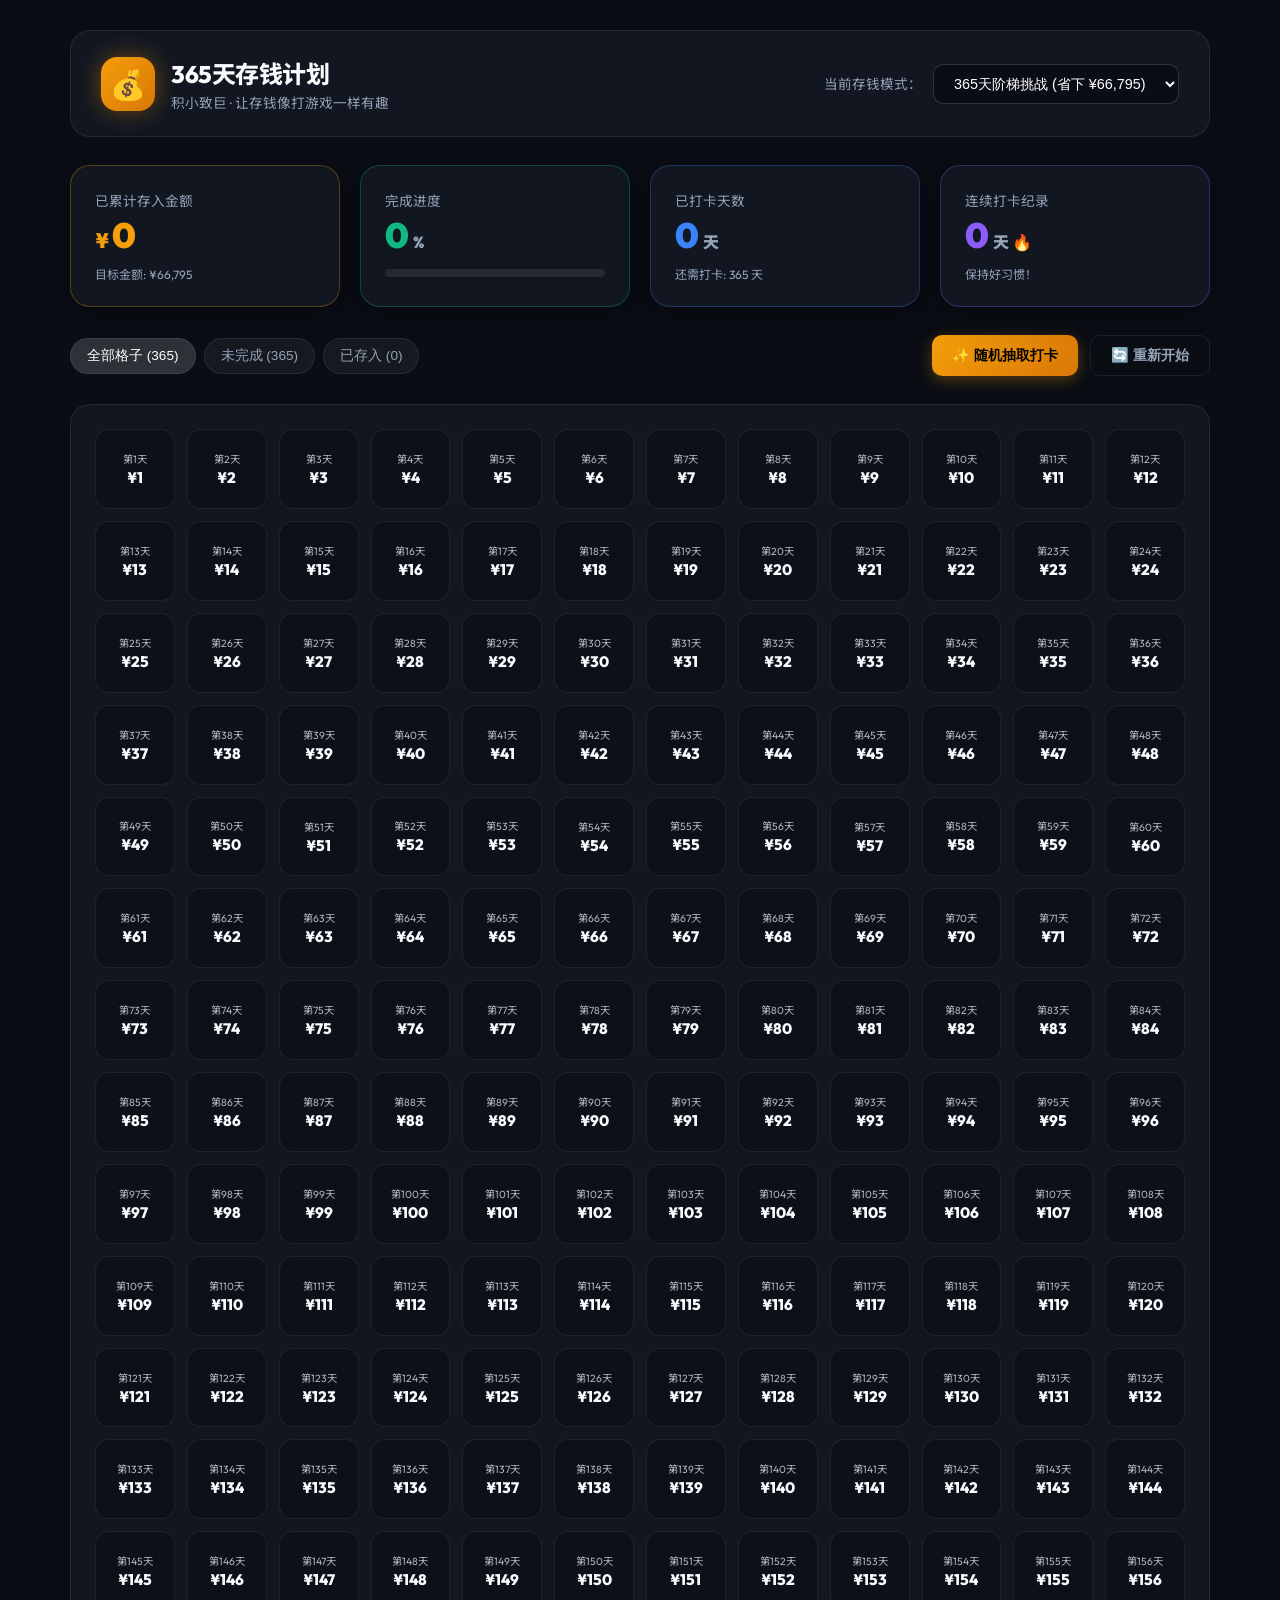
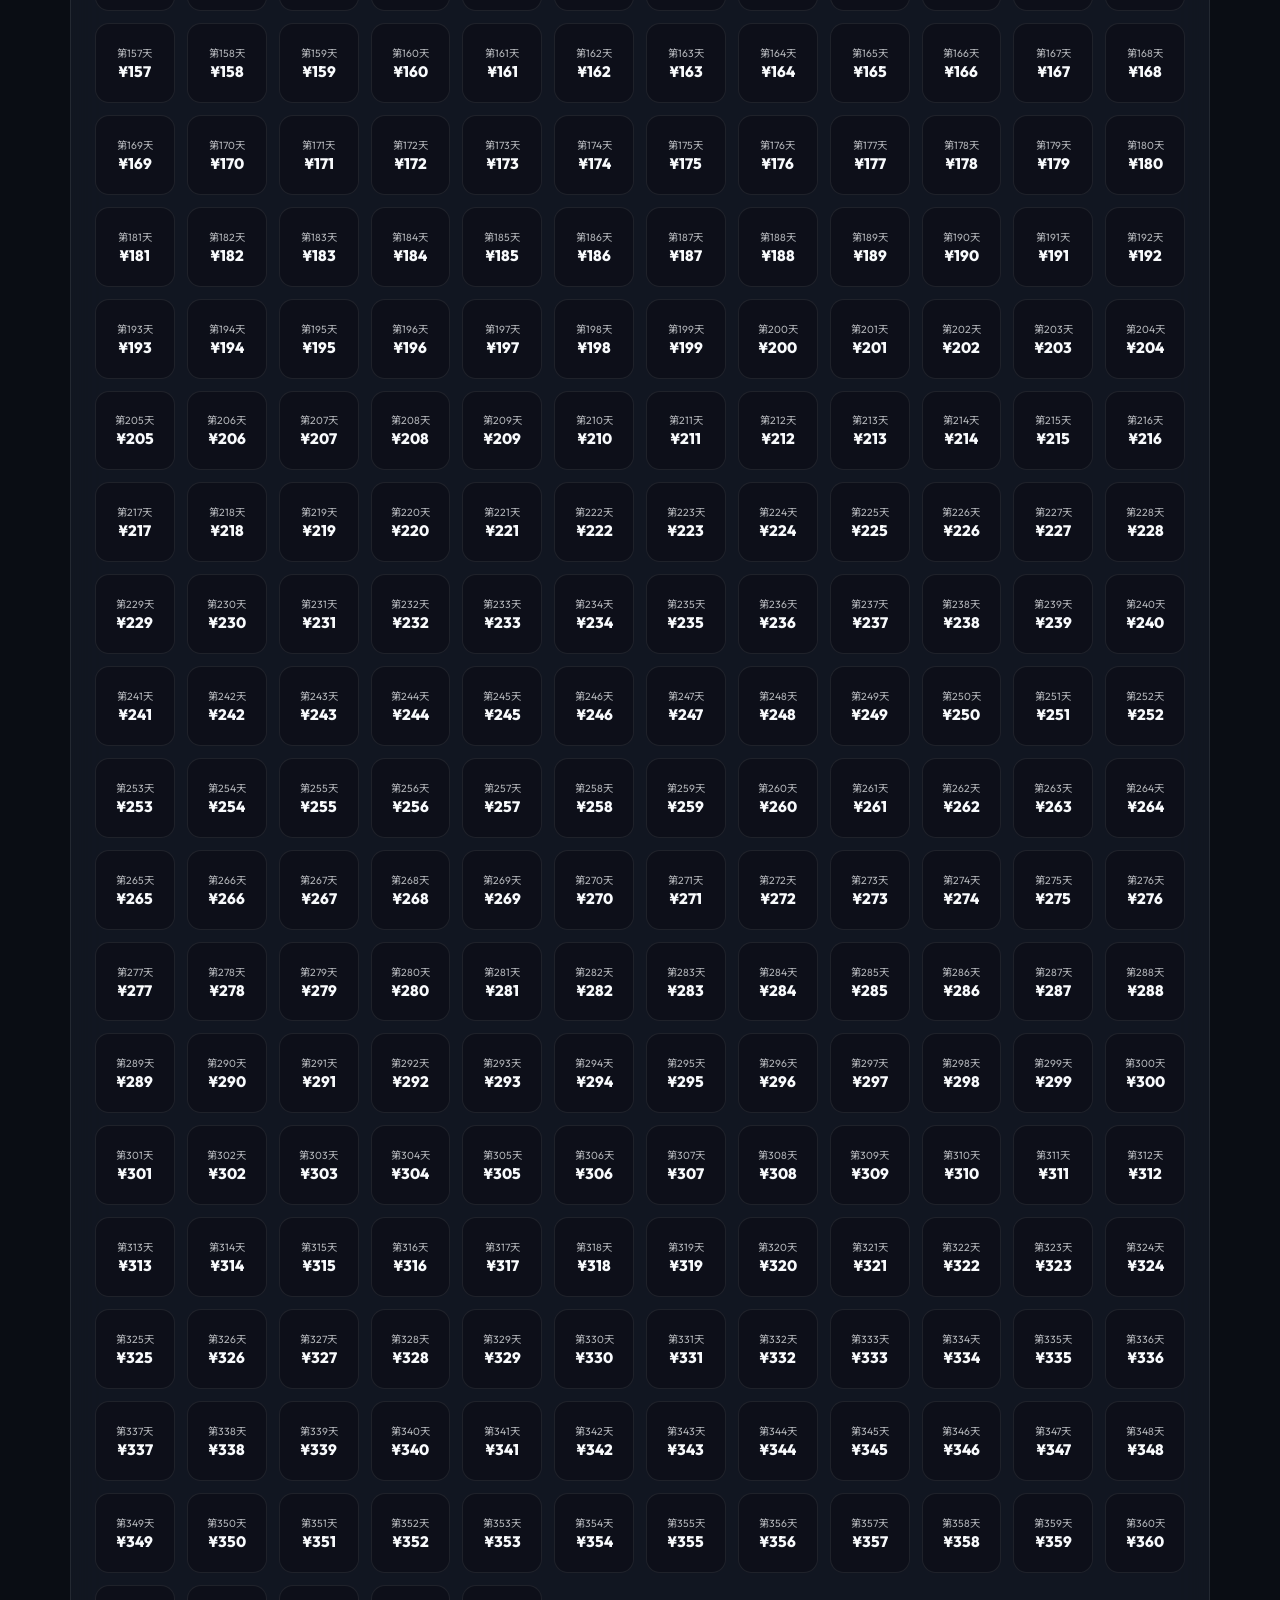
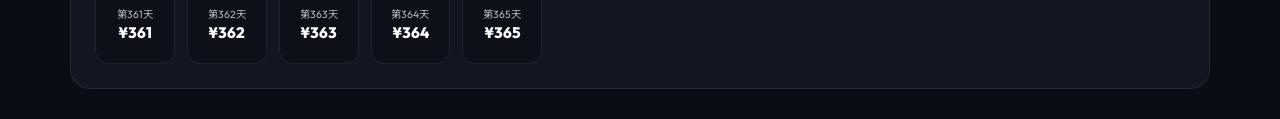
==== savings-tracker/index.html @ eb1ab10f "Feat: Add 365-Day Savings Challenge Web App and update Hub navigation" ====
<!DOCTYPE html>
<html lang="zh-CN">
<head>
    <meta charset="UTF-8">
    <meta name="viewport" content="width=device-width, initial-scale=1.0">
    <title>365天存钱计划挑战 | 智能资产打卡系统</title>
    <meta name="description" content="极简高颜值 365 天存钱计划打卡系统。支持阶梯存钱、100天百元挑战与自定义目标，帮助您轻松培养存钱习惯，积少成多实现财富目标！">
    <link rel="preconnect" href="https://fonts.googleapis.com">
    <link rel="preconnect" href="https://fonts.gstatic.com" crossorigin>
    <link href="https://fonts.googleapis.com/css2?family=Outfit:wght@400;600;700;900&family=Noto+Sans+SC:wght@400;500;700;900&display=swap" rel="stylesheet">
    <link rel="stylesheet" href="index.css">
</head>
<body>
    <div class="app-container">
        <!-- Header & Goal Selector -->
        <header class="app-header">
            <div class="header-brand">
                <div class="coin-logo">💰</div>
                <div>
                    <h1>365天存钱计划</h1>
                    <p class="subtitle">积小致巨 · 让存钱像打游戏一样有趣</p>
                </div>
            </div>
            <div class="goal-picker-group">
                <label for="planSelect">当前存钱模式：</label>
                <select id="planSelect">
                    <option value="365-step">365天阶梯挑战 (省下 ¥66,795)</option>
                    <option value="100-hundred">100天每日百元 (目标 ¥10,000)</option>
                    <option value="52-week">52周递增计划 (目标 ¥13,780)</option>
                    <option value="custom">自定义小目标 (如买手机/旅游)</option>
                </select>
            </div>
        </header>

        <!-- Analytics Dashboard -->
        <section class="dashboard-section">
            <div class="metrics-grid">
                <div class="metric-card gold">
                    <span class="m-label">已累计存入金额</span>
                    <div class="m-value"><span class="symbol">¥</span><span id="savedAmount">0</span></div>
                    <span class="m-sub" id="targetTotalSub">目标金额: ¥66,795</span>
                </div>
                <div class="metric-card green">
                    <span class="m-label">完成进度</span>
                    <div class="m-value"><span id="progressPercent">0</span><span class="unit">%</span></div>
                    <div class="progress-bar-bg">
                        <div class="progress-bar-fill" id="progressBarFill"></div>
                    </div>
                </div>
                <div class="metric-card blue">
                    <span class="m-label">已打卡天数</span>
                    <div class="m-value"><span id="checkedCount">0</span><span class="unit">天</span></div>
                    <span class="m-sub" id="daysLeftSub">还需打卡: 365 天</span>
                </div>
                <div class="metric-card purple">
                    <span class="m-label">连续打卡纪录</span>
                    <div class="m-value"><span id="streakDays">0</span><span class="unit">天 🔥</span></div>
                    <span class="m-sub">保持好习惯！</span>
                </div>
            </div>
        </section>

        <!-- Quick Action & Filter Controls -->
        <section class="controls-section">
            <div class="action-bar">
                <div class="filter-chips">
                    <button class="chip active" data-filter="all">全部格子 (<span id="countAll">365</span>)</button>
                    <button class="chip" data-filter="pending">未完成 (<span id="countPending">365</span>)</button>
                    <button class="chip" data-filter="done">已存入 (<span id="countDone">0</span>)</button>
                </div>
                <div class="btn-group">
                    <button class="btn btn-primary" id="btnRandomDeposit">✨ 随机抽取打卡</button>
                    <button class="btn btn-outline" id="btnResetData">🔄 重新开始</button>
                </div>
            </div>
        </section>

        <!-- Interactive Deposit Grid Board -->
        <main class="grid-section">
            <div class="grid-board" id="gridBoard">
                <!-- Dynamic Grid Cells injected by JavaScript -->
            </div>
        </main>
    </div>

    <!-- Celebration Modal -->
    <div class="modal-overlay" id="celebrateModal">
        <div class="modal-card">
            <div class="modal-icon">🎉</div>
            <h3>恭喜存入 <span id="modalDepositVal">10</span> 元！</h3>
            <p>距离实现资产大目标又近了一步，继续保持！金币 +1 💰</p>
            <button class="btn btn-primary full-width" id="closeModal">太棒了，继续加油！</button>
        </div>
    </div>

    <script src="main.js"></script>
</body>
</html>
---- savings-tracker/index.css ----
/* ==========================================================================
   365-Day Money Savings Challenge - Premium Glassmorphic CSS
   ========================================================================== */

:root {
    --bg-dark: #0a0d14;
    --card-bg: rgba(20, 26, 38, 0.75);
    --border-color: rgba(255, 255, 255, 0.08);
    --accent-gold: #f59e0b;
    --accent-gold-gradient: linear-gradient(135deg, #f59e0b, #d97706);
    --accent-green: #10b981;
    --accent-green-gradient: linear-gradient(135deg, #10b981, #059669);
    --accent-blue: #3b82f6;
    --accent-purple: #8b5cf6;
    --text-primary: #f8fafc;
    --text-muted: #94a3b8;
    --radius-lg: 20px;
    --radius-md: 14px;
    --font-main: 'Outfit', 'Noto Sans SC', sans-serif;
}

* { box-sizing: border-box; margin: 0; padding: 0; }

body {
    background-color: var(--bg-dark);
    color: var(--text-primary);
    font-family: var(--font-main);
    min-height: 100vh;
    padding: 30px 20px;
}

.app-container {
    max-width: 1140px;
    margin: 0 auto;
    display: flex;
    flex-direction: column;
    gap: 28px;
}

/* Header */
.app-header {
    background: var(--card-bg);
    border: 1px solid var(--border-color);
    border-radius: var(--radius-lg);
    padding: 24px 30px;
    display: flex;
    justify-content: space-between;
    align-items: center;
    backdrop-filter: blur(16px);
    flex-wrap: wrap;
    gap: 20px;
}

.header-brand {
    display: flex;
    align-items: center;
    gap: 16px;
}

.coin-logo {
    width: 54px;
    height: 54px;
    background: var(--accent-gold-gradient);
    border-radius: 16px;
    display: flex;
    align-items: center;
    justify-content: center;
    font-size: 1.8rem;
    box-shadow: 0 0 25px rgba(245, 158, 11, 0.4);
}

.header-brand h1 {
    font-size: 1.5rem;
    font-weight: 800;
    letter-spacing: -0.5px;
}

.subtitle {
    color: var(--text-muted);
    font-size: 0.85rem;
    margin-top: 2px;
}

.goal-picker-group label {
    font-size: 0.85rem;
    color: var(--text-muted);
    margin-right: 8px;
}

.goal-picker-group select {
    background: rgba(10, 13, 20, 0.8);
    border: 1px solid rgba(255, 255, 255, 0.15);
    color: #fff;
    padding: 10px 16px;
    border-radius: 10px;
    font-size: 0.9rem;
    outline: none;
    cursor: pointer;
}

/* Dashboard Section */
.metrics-grid {
    display: grid;
    grid-template-columns: repeat(auto-fit, minmax(240px, 1fr));
    gap: 20px;
}

.metric-card {
    background: var(--card-bg);
    border: 1px solid var(--border-color);
    border-radius: var(--radius-lg);
    padding: 24px;
    display: flex;
    flex-direction: column;
    gap: 8px;
    position: relative;
    backdrop-filter: blur(16px);
    box-shadow: 0 10px 30px rgba(0, 0, 0, 0.3);
}

.metric-card.gold { border-color: rgba(245, 158, 11, 0.3); }
.metric-card.green { border-color: rgba(16, 185, 129, 0.3); }
.metric-card.blue { border-color: rgba(59, 130, 246, 0.3); }
.metric-card.purple { border-color: rgba(139, 92, 246, 0.3); }

.m-label { font-size: 0.85rem; color: var(--text-muted); }
.m-value { font-size: 2.2rem; font-weight: 900; line-height: 1; }
.m-value .symbol { font-size: 1.3rem; margin-right: 2px; }
.m-value .unit { font-size: 1rem; color: var(--text-muted); margin-left: 4px; }

.metric-card.gold .m-value { color: var(--accent-gold); }
.metric-card.green .m-value { color: var(--accent-green); }
.metric-card.blue .m-value { color: var(--accent-blue); }
.metric-card.purple .m-value { color: var(--accent-purple); }

.m-sub { font-size: 0.75rem; color: var(--text-muted); margin-top: 4px; }

.progress-bar-bg {
    width: 100%;
    height: 8px;
    background: rgba(255, 255, 255, 0.08);
    border-radius: 4px;
    overflow: hidden;
    margin-top: 8px;
}

.progress-bar-fill {
    height: 100%;
    width: 0%;
    background: var(--accent-green-gradient);
    border-radius: 4px;
    transition: width 0.4s ease;
}

/* Controls Section */
.action-bar {
    display: flex;
    justify-content: space-between;
    align-items: center;
    flex-wrap: wrap;
    gap: 16px;
}

.filter-chips {
    display: flex;
    gap: 8px;
}

.chip {
    background: rgba(255, 255, 255, 0.05);
    border: 1px solid var(--border-color);
    color: var(--text-muted);
    padding: 8px 16px;
    border-radius: 20px;
    font-size: 0.85rem;
    cursor: pointer;
    transition: all 0.2s;
}

.chip.active, .chip:hover {
    background: rgba(255, 255, 255, 0.15);
    color: #fff;
}

.btn-group { display: flex; gap: 12px; }

.btn {
    padding: 10px 20px;
    border-radius: 10px;
    font-size: 0.9rem;
    font-weight: 700;
    border: none;
    cursor: pointer;
    transition: all 0.25s;
}

.btn-primary {
    background: var(--accent-gold-gradient);
    color: #000;
    box-shadow: 0 4px 15px rgba(245, 158, 11, 0.3);
}

.btn-primary:hover {
    transform: translateY(-2px);
    box-shadow: 0 6px 20px rgba(245, 158, 11, 0.5);
}

.btn-outline {
    background: transparent;
    border: 1px solid var(--border-color);
    color: var(--text-muted);
}

.btn-outline:hover { color: #fff; border-color: rgba(255,255,255,0.3); }

/* Grid Board */
.grid-section {
    background: var(--card-bg);
    border: 1px solid var(--border-color);
    border-radius: var(--radius-lg);
    padding: 24px;
    backdrop-filter: blur(16px);
}

.grid-board {
    display: grid;
    grid-template-columns: repeat(auto-fill, minmax(75px, 1fr));
    gap: 12px;
}

.grid-cell {
    aspect-ratio: 1;
    background: rgba(10, 13, 20, 0.6);
    border: 1px solid rgba(255, 255, 255, 0.08);
    border-radius: var(--radius-md);
    display: flex;
    flex-direction: column;
    align-items: center;
    justify-content: center;
    cursor: pointer;
    transition: all 0.25s cubic-bezier(0.4, 0, 0.2, 1);
    position: relative;
    user-select: none;
}

.grid-cell:hover {
    transform: translateY(-4px) scale(1.04);
    border-color: var(--accent-gold);
    box-shadow: 0 6px 15px rgba(245, 158, 11, 0.2);
}

.grid-cell.done {
    background: var(--accent-gold-gradient);
    border-color: transparent;
    color: #000;
    box-shadow: 0 4px 15px rgba(245, 158, 11, 0.4);
}

.grid-cell .cell-day {
    font-size: 0.65rem;
    opacity: 0.7;
}

.grid-cell .cell-val {
    font-size: 0.95rem;
    font-weight: 800;
    margin-top: 2px;
}

.grid-cell.done .cell-icon {
    font-size: 0.75rem;
    font-weight: 900;
}

/* Modal */
.modal-overlay {
    position: fixed;
    top: 0; left: 0; width: 100vw; height: 100vh;
    background: rgba(0, 0, 0, 0.85);
    display: flex; justify-content: center; align-items: center;
    z-index: 1000;
    opacity: 0; pointer-events: none;
    transition: opacity 0.3s;
}

.modal-overlay.active { opacity: 1; pointer-events: auto; }

.modal-card {
    background: #10141e;
    border: 1px solid var(--accent-gold);
    border-radius: var(--radius-lg);
    padding: 32px;
    text-align: center;
    max-width: 380px;
    box-shadow: 0 0 35px rgba(245, 158, 11, 0.3);
}

.modal-icon { font-size: 3rem; margin-bottom: 8px; }
.modal-card h3 { font-size: 1.3rem; margin-bottom: 8px; }
.modal-card p { color: var(--text-muted); font-size: 0.9rem; margin-bottom: 24px; }
.full-width { width: 100%; }
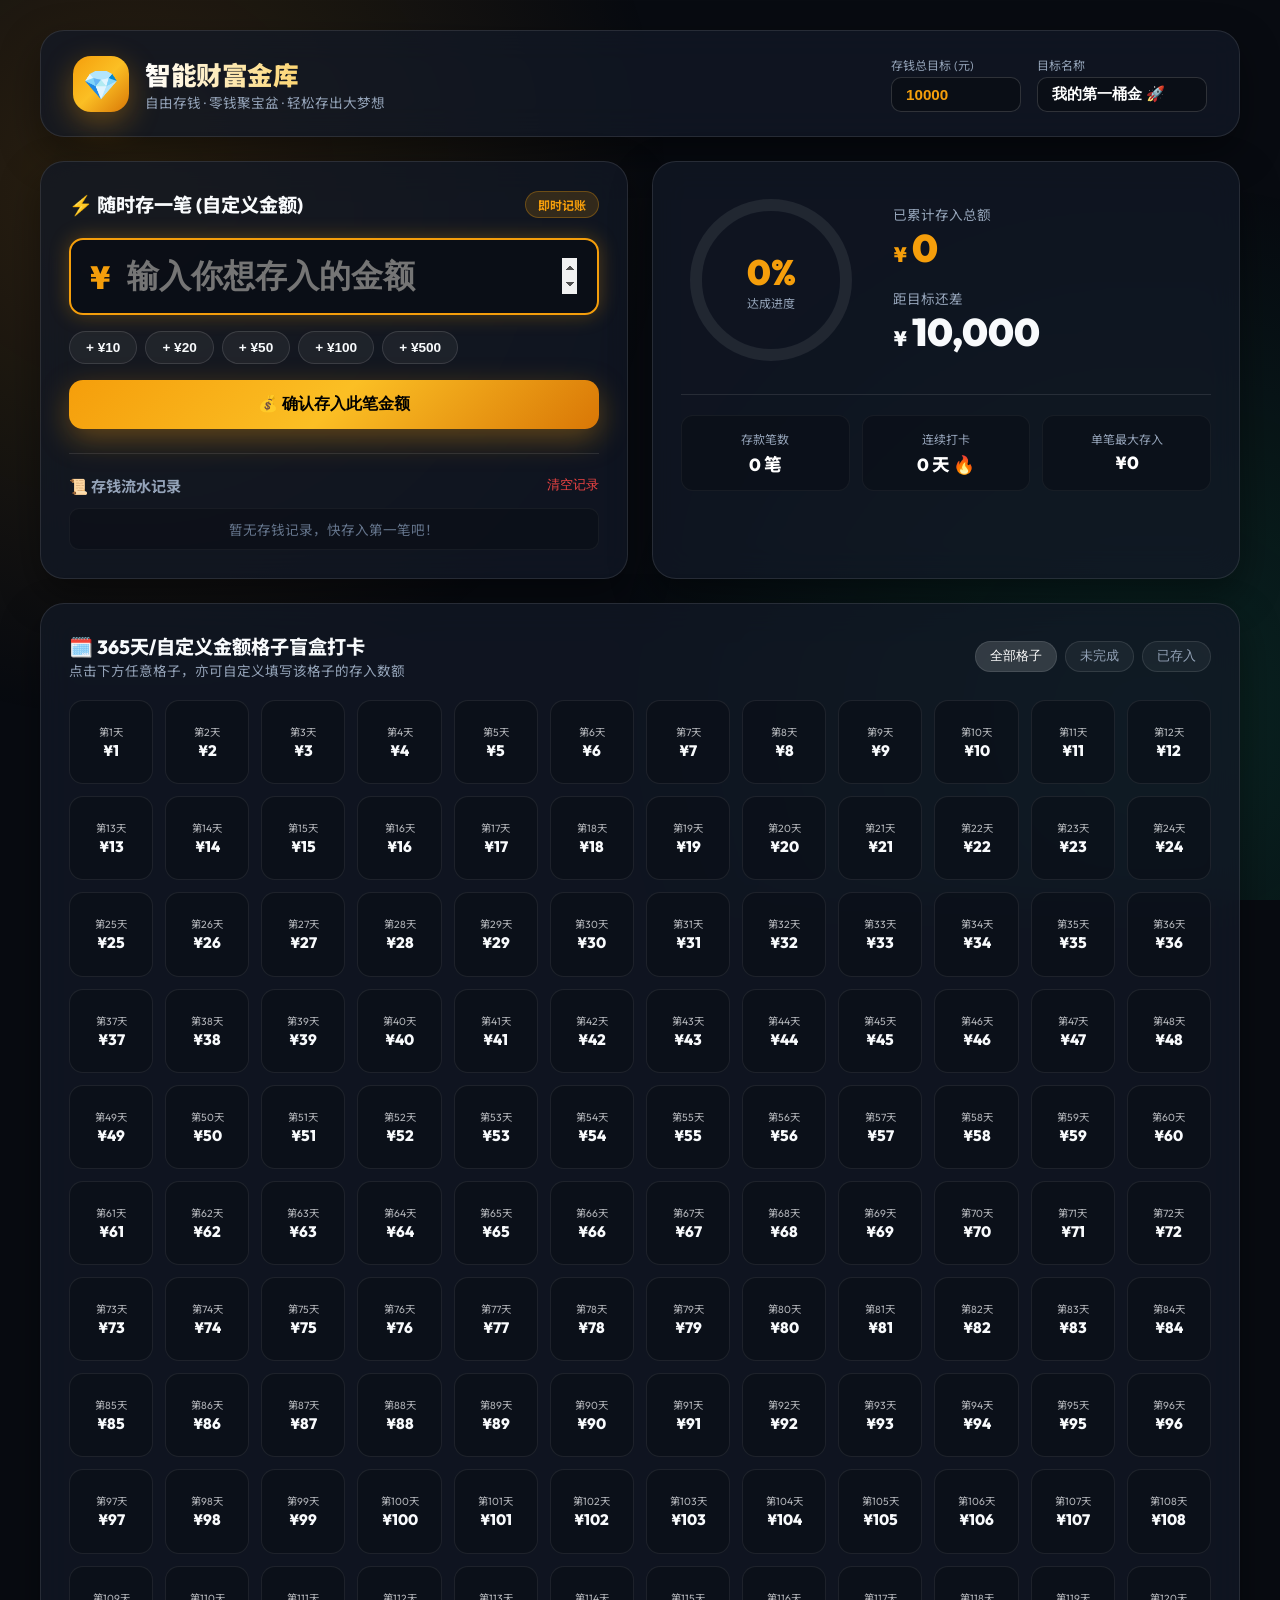
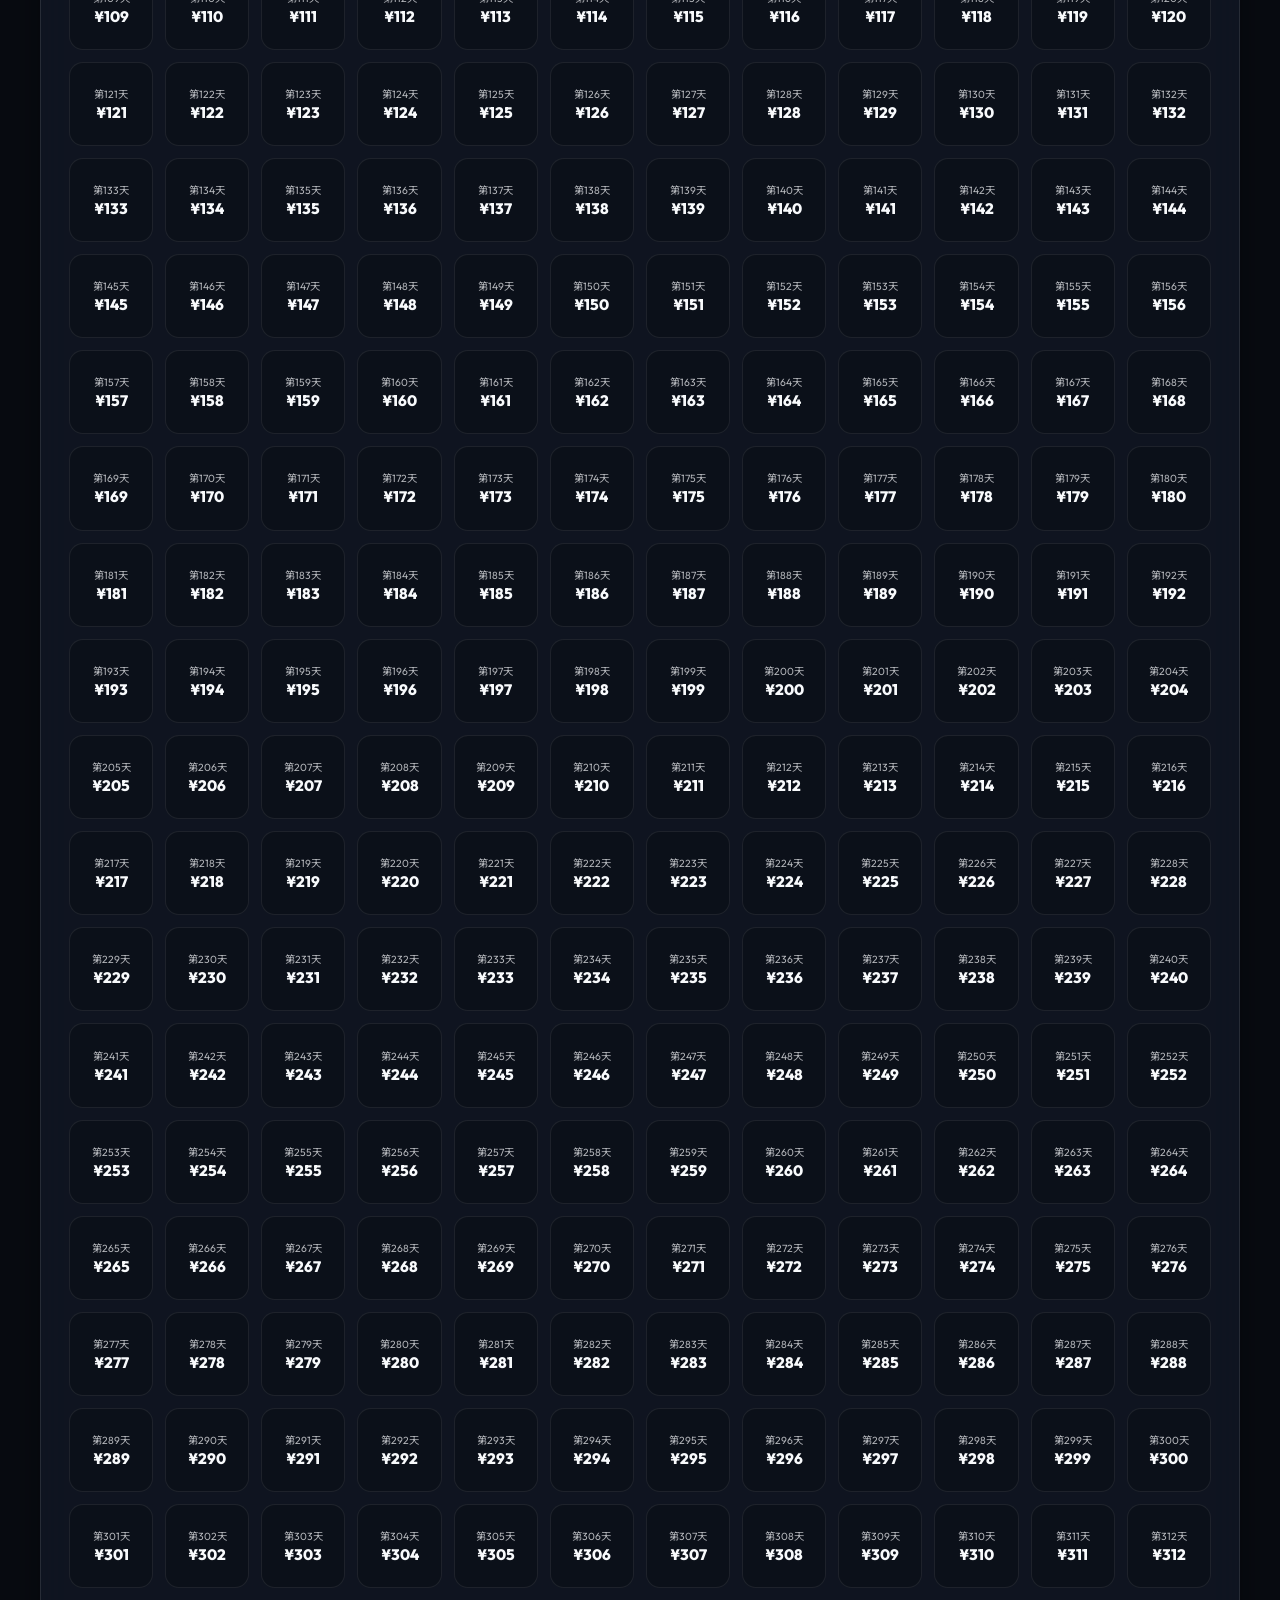
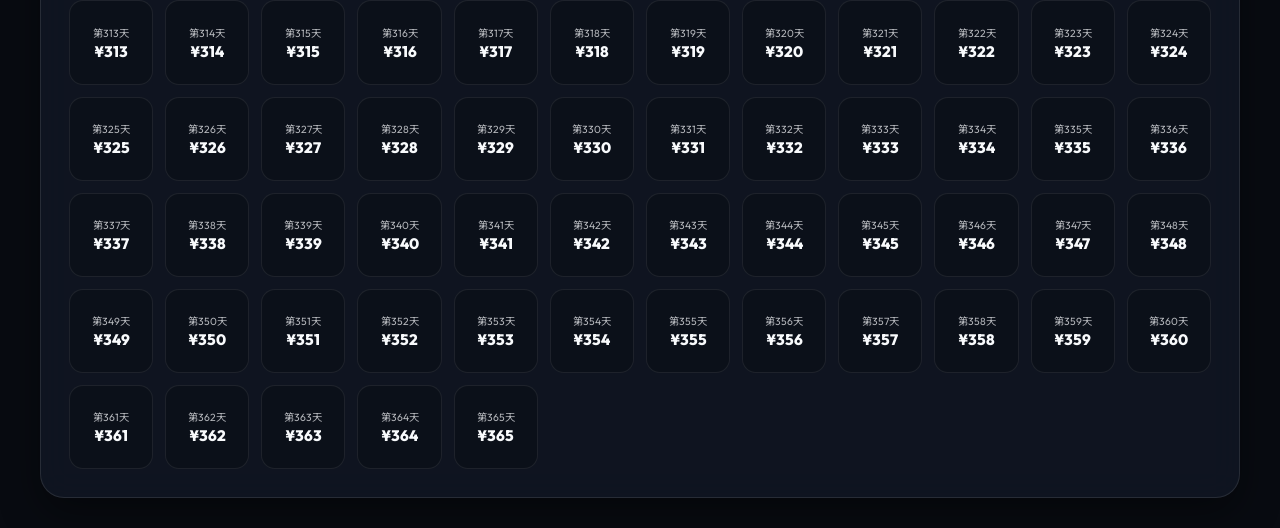
==== commit 764041f4: "Enhance: Support custom amount deposits, history ledger and ultra-luxury UI polish" ====
--- a/savings-tracker/index.html
+++ b/savings-tracker/index.html
@@ -3,93 +3,164 @@
 <head>
     <meta charset="UTF-8">
     <meta name="viewport" content="width=device-width, initial-scale=1.0">
-    <title>365天存钱计划挑战 | 智能资产打卡系统</title>
-    <meta name="description" content="极简高颜值 365 天存钱计划打卡系统。支持阶梯存钱、100天百元挑战与自定义目标，帮助您轻松培养存钱习惯，积少成多实现财富目标！">
+    <title>自由存钱账本 & 365天挑战 | 智能资产金库</title>
+    <meta name="description" content="高颜值自由存钱金库系统。支持自定义存入任意金额、快捷加码、365天存钱格打卡与详细存钱流水账本。">
     <link rel="preconnect" href="https://fonts.googleapis.com">
     <link rel="preconnect" href="https://fonts.gstatic.com" crossorigin>
     <link href="https://fonts.googleapis.com/css2?family=Outfit:wght@400;600;700;900&family=Noto+Sans+SC:wght@400;500;700;900&display=swap" rel="stylesheet">
     <link rel="stylesheet" href="index.css">
 </head>
 <body>
+    <div class="glow-bg-effects"></div>
+
     <div class="app-container">
-        <!-- Header & Goal Selector -->
+        <!-- Header & Target Settings -->
         <header class="app-header">
             <div class="header-brand">
-                <div class="coin-logo">💰</div>
+                <div class="coin-logo glow-gold">💎</div>
                 <div>
-                    <h1>365天存钱计划</h1>
-                    <p class="subtitle">积小致巨 · 让存钱像打游戏一样有趣</p>
+                    <h1>智能财富金库</h1>
+                    <p class="subtitle">自由存钱 · 零钱聚宝盆 · 轻松存出大梦想</p>
                 </div>
             </div>
-            <div class="goal-picker-group">
-                <label for="planSelect">当前存钱模式：</label>
-                <select id="planSelect">
-                    <option value="365-step">365天阶梯挑战 (省下 ¥66,795)</option>
-                    <option value="100-hundred">100天每日百元 (目标 ¥10,000)</option>
-                    <option value="52-week">52周递增计划 (目标 ¥13,780)</option>
-                    <option value="custom">自定义小目标 (如买手机/旅游)</option>
-                </select>
+            <div class="target-setting-bar">
+                <div class="setting-item">
+                    <span class="s-label">存钱总目标 (元)</span>
+                    <input type="number" id="customTargetInput" value="10000" min="100" step="100" class="input-target">
+                </div>
+                <div class="setting-item">
+                    <span class="s-label">目标名称</span>
+                    <input type="text" id="targetNameInput" value="我的第一桶金 🚀" class="input-name">
+                </div>
             </div>
         </header>
 
-        <!-- Analytics Dashboard -->
-        <section class="dashboard-section">
-            <div class="metrics-grid">
-                <div class="metric-card gold">
-                    <span class="m-label">已累计存入金额</span>
-                    <div class="m-value"><span class="symbol">¥</span><span id="savedAmount">0</span></div>
-                    <span class="m-sub" id="targetTotalSub">目标金额: ¥66,795</span>
+        <!-- Main Dashboard Split -->
+        <main class="main-dashboard-grid">
+            <!-- Left: Custom Deposit Interactive Console -->
+            <section class="deposit-console-card">
+                <div class="card-header">
+                    <h2>⚡ 随时存一笔 (自定义金额)</h2>
+                    <span class="badge-gold">即时记账</span>
                 </div>
-                <div class="metric-card green">
-                    <span class="m-label">完成进度</span>
-                    <div class="m-value"><span id="progressPercent">0</span><span class="unit">%</span></div>
-                    <div class="progress-bar-bg">
-                        <div class="progress-bar-fill" id="progressBarFill"></div>
+
+                <!-- Custom Money Input Bar -->
+                <form id="customDepositForm" class="deposit-input-form">
+                    <div class="input-amount-wrapper">
+                        <span class="currency-prefix">¥</span>
+                        <input type="number" id="inputDepositAmount" placeholder="输入你想存入的金额" min="1" max="100000" step="1" required autofocus>
+                    </div>
+
+                    <!-- Quick Amount Preset Chips -->
+                    <div class="quick-preset-chips">
+                        <button type="button" class="preset-chip" data-val="10">+ ¥10</button>
+                        <button type="button" class="preset-chip" data-val="20">+ ¥20</button>
+                        <button type="button" class="preset-chip" data-val="50">+ ¥50</button>
+                        <button type="button" class="preset-chip" data-val="100">+ ¥100</button>
+                        <button type="button" class="preset-chip" data-val="500">+ ¥500</button>
+                    </div>
+
+                    <button type="submit" class="btn btn-gold-gradient btn-large full-width glow-btn">
+                        💰 确认存入此笔金额
+                    </button>
+                </form>
+
+                <!-- History Log Feed -->
+                <div class="history-section">
+                    <div class="history-header">
+                        <h3>📜 存钱流水记录</h3>
+                        <button class="btn-text" id="btnClearHistory">清空记录</button>
+                    </div>
+                    <ul class="history-list" id="historyList">
+                        <!-- Dynamic history items -->
+                    </ul>
+                </div>
+            </section>
+
+            <!-- Right: Real-time Stats & Savings Ring -->
+            <section class="stats-overview-card">
+                <div class="overall-progress-box">
+                    <div class="circle-progress-wrapper">
+                        <svg class="progress-ring" width="180" height="180">
+                            <circle class="progress-ring-bg" stroke="rgba(255,255,255,0.08)" stroke-width="12" fill="transparent" r="75" cx="90" cy="90"/>
+                            <circle class="progress-ring-circle" id="ringCircle" stroke="url(#goldGradient)" stroke-width="12" stroke-dasharray="471" stroke-dashoffset="471" fill="transparent" r="75" cx="90" cy="90"/>
+                            <defs>
+                                <linearGradient id="goldGradient" x1="0%" y1="0%" x2="100%" y2="100%">
+                                    <stop offset="0%" stop-color="#f59e0b" />
+                                    <stop offset="100%" stop-color="#10b981" />
+                                </linearGradient>
+                            </defs>
+                        </svg>
+                        <div class="ring-center-text">
+                            <span class="percent-val" id="percentText">0%</span>
+                            <span class="percent-lbl">达成进度</span>
+                        </div>
+                    </div>
+
+                    <div class="big-metrics-group">
+                        <div class="big-metric">
+                            <span class="bm-label">已累计存入总额</span>
+                            <div class="bm-val gold-text"><span class="sym">¥</span><span id="savedTotalVal">0</span></div>
+                        </div>
+                        <div class="big-metric">
+                            <span class="bm-label">距目标还差</span>
+                            <div class="bm-val muted-text"><span class="sym">¥</span><span id="remainingVal">10,000</span></div>
+                        </div>
                     </div>
                 </div>
-                <div class="metric-card blue">
-                    <span class="m-label">已打卡天数</span>
-                    <div class="m-value"><span id="checkedCount">0</span><span class="unit">天</span></div>
-                    <span class="m-sub" id="daysLeftSub">还需打卡: 365 天</span>
+
+                <!-- Secondary Stats Grid -->
+                <div class="mini-stats-grid">
+                    <div class="mini-stat">
+                        <span class="ms-lbl">存款笔数</span>
+                        <span class="ms-val" id="depositTimes">0 笔</span>
+                    </div>
+                    <div class="mini-stat">
+                        <span class="ms-lbl">连续打卡</span>
+                        <span class="ms-val" id="streakDays">0 天 🔥</span>
+                    </div>
+                    <div class="mini-stat">
+                        <span class="ms-lbl">单笔最大存入</span>
+                        <span class="ms-val" id="maxDeposit">¥0</span>
+                    </div>
                 </div>
-                <div class="metric-card purple">
-                    <span class="m-label">连续打卡纪录</span>
-                    <div class="m-value"><span id="streakDays">0</span><span class="unit">天 🔥</span></div>
-                    <span class="m-sub">保持好习惯！</span>
+            </section>
+        </main>
+
+        <!-- Interactive Grid Board Section (365 Grid Matrix) -->
+        <section class="grid-matrix-card">
+            <div class="matrix-header">
+                <div>
+                    <h2>🗓️ 365天/自定义金额格子盲盒打卡</h2>
+                    <p class="sub">点击下方任意格子，亦可自定义填写该格子的存入数额</p>
+                </div>
+                <div class="filter-group">
+                    <button class="chip active" data-filter="all">全部格子</button>
+                    <button class="chip" data-filter="pending">未完成</button>
+                    <button class="chip" data-filter="done">已存入</button>
                 </div>
             </div>
-        </section>
 
-        <!-- Quick Action & Filter Controls -->
-        <section class="controls-section">
-            <div class="action-bar">
-                <div class="filter-chips">
-                    <button class="chip active" data-filter="all">全部格子 (<span id="countAll">365</span>)</button>
-                    <button class="chip" data-filter="pending">未完成 (<span id="countPending">365</span>)</button>
-                    <button class="chip" data-filter="done">已存入 (<span id="countDone">0</span>)</button>
-                </div>
-                <div class="btn-group">
-                    <button class="btn btn-primary" id="btnRandomDeposit">✨ 随机抽取打卡</button>
-                    <button class="btn btn-outline" id="btnResetData">🔄 重新开始</button>
-                </div>
+            <div class="grid-board" id="gridBoard">
+                <!-- Dynamically generated 365 cells -->
             </div>
         </section>
-
-        <!-- Interactive Deposit Grid Board -->
-        <main class="grid-section">
-            <div class="grid-board" id="gridBoard">
-                <!-- Dynamic Grid Cells injected by JavaScript -->
-            </div>
-        </main>
     </div>
 
-    <!-- Celebration Modal -->
-    <div class="modal-overlay" id="celebrateModal">
+    <!-- Custom Cell Amount Modal -->
+    <div class="modal-overlay" id="cellModal">
         <div class="modal-card">
-            <div class="modal-icon">🎉</div>
-            <h3>恭喜存入 <span id="modalDepositVal">10</span> 元！</h3>
-            <p>距离实现资产大目标又近了一步，继续保持！金币 +1 💰</p>
-            <button class="btn btn-primary full-width" id="closeModal">太棒了，继续加油！</button>
+            <div class="modal-icon">✏️</div>
+            <h3>设置该格子的存钱金额</h3>
+            <p>请输入本天/本格准备存入的任意数额：</p>
+            <div class="modal-input-box">
+                <span class="sym">¥</span>
+                <input type="number" id="cellModalInput" min="1" max="100000" placeholder="例如: 88">
+            </div>
+            <div class="modal-btn-row">
+                <button class="btn btn-outline" id="btnCancelCellModal">取消</button>
+                <button class="btn btn-gold-gradient" id="btnConfirmCellModal">存入此金额 💰</button>
+            </div>
         </div>
     </div>
 
--- a/savings-tracker/index.css
+++ b/savings-tracker/index.css
@@ -1,22 +1,21 @@
 /* ==========================================================================
-   365-Day Money Savings Challenge - Premium Glassmorphic CSS
+   Luxury Wealth Vault & Savings Challenge - Enhanced UI CSS
    ========================================================================== */
 
 :root {
-    --bg-dark: #0a0d14;
-    --card-bg: rgba(20, 26, 38, 0.75);
-    --border-color: rgba(255, 255, 255, 0.08);
+    --bg-dark: #080b11;
+    --card-bg: rgba(18, 24, 38, 0.75);
+    --border-color: rgba(255, 255, 255, 0.1);
     --accent-gold: #f59e0b;
-    --accent-gold-gradient: linear-gradient(135deg, #f59e0b, #d97706);
+    --accent-gold-gradient: linear-gradient(135deg, #f59e0b, #fbbf24, #d97706);
     --accent-green: #10b981;
     --accent-green-gradient: linear-gradient(135deg, #10b981, #059669);
-    --accent-blue: #3b82f6;
-    --accent-purple: #8b5cf6;
     --text-primary: #f8fafc;
     --text-muted: #94a3b8;
-    --radius-lg: 20px;
+    --radius-lg: 24px;
     --radius-md: 14px;
     --font-main: 'Outfit', 'Noto Sans SC', sans-serif;
+    --shadow-gold: 0 10px 30px rgba(245, 158, 11, 0.35);
 }
 
 * { box-sizing: border-box; margin: 0; padding: 0; }
@@ -27,14 +26,28 @@
     font-family: var(--font-main);
     min-height: 100vh;
     padding: 30px 20px;
+    position: relative;
+    overflow-x: hidden;
+}
+
+/* Background Ambient Lighting Effects */
+.glow-bg-effects {
+    position: fixed;
+    top: 0; left: 0; width: 100vw; height: 100vh;
+    background: radial-gradient(circle at 10% 20%, rgba(245, 158, 11, 0.15) 0%, transparent 40%),
+                radial-gradient(circle at 90% 80%, rgba(16, 185, 129, 0.15) 0%, transparent 40%);
+    pointer-events: none;
+    z-index: 0;
 }
 
 .app-container {
-    max-width: 1140px;
+    position: relative;
+    z-index: 1;
+    max-width: 1200px;
     margin: 0 auto;
     display: flex;
     flex-direction: column;
-    gap: 28px;
+    gap: 24px;
 }
 
 /* Header */
@@ -42,13 +55,14 @@
     background: var(--card-bg);
     border: 1px solid var(--border-color);
     border-radius: var(--radius-lg);
-    padding: 24px 30px;
+    padding: 24px 32px;
     display: flex;
     justify-content: space-between;
     align-items: center;
     backdrop-filter: blur(16px);
     flex-wrap: wrap;
     gap: 20px;
+    box-shadow: 0 16px 40px rgba(0, 0, 0, 0.4);
 }
 
 .header-brand {
@@ -58,179 +72,347 @@
 }
 
 .coin-logo {
-    width: 54px;
-    height: 54px;
+    width: 56px;
+    height: 56px;
+    border-radius: 18px;
     background: var(--accent-gold-gradient);
-    border-radius: 16px;
     display: flex;
     align-items: center;
     justify-content: center;
     font-size: 1.8rem;
-    box-shadow: 0 0 25px rgba(245, 158, 11, 0.4);
+    box-shadow: var(--shadow-gold);
 }
 
 .header-brand h1 {
-    font-size: 1.5rem;
-    font-weight: 800;
+    font-size: 1.6rem;
+    font-weight: 900;
     letter-spacing: -0.5px;
-}
-
-.subtitle {
-    color: var(--text-muted);
-    font-size: 0.85rem;
-    margin-top: 2px;
-}
-
-.goal-picker-group label {
-    font-size: 0.85rem;
-    color: var(--text-muted);
-    margin-right: 8px;
-}
-
-.goal-picker-group select {
-    background: rgba(10, 13, 20, 0.8);
+    background: linear-gradient(90deg, #ffffff, #fbbf24);
+    -webkit-background-clip: text;
+    -webkit-text-fill-color: transparent;
+}
+
+.subtitle { color: var(--text-muted); font-size: 0.85rem; }
+
+.target-setting-bar {
+    display: flex;
+    gap: 16px;
+    flex-wrap: wrap;
+}
+
+.setting-item {
+    display: flex;
+    flex-direction: column;
+    gap: 4px;
+}
+
+.s-label { font-size: 0.75rem; color: var(--text-muted); }
+
+.input-target, .input-name {
+    background: rgba(10, 14, 22, 0.8);
     border: 1px solid rgba(255, 255, 255, 0.15);
-    color: #fff;
-    padding: 10px 16px;
+    color: var(--accent-gold);
+    font-weight: 700;
+    padding: 8px 14px;
     border-radius: 10px;
-    font-size: 0.9rem;
+    font-size: 0.95rem;
     outline: none;
-    cursor: pointer;
-}
-
-/* Dashboard Section */
-.metrics-grid {
+    transition: border-color 0.3s;
+}
+
+.input-target:focus, .input-name:focus {
+    border-color: var(--accent-gold);
+}
+
+.input-target { width: 130px; }
+.input-name { width: 170px; color: #fff; }
+
+/* Dashboard Grid Layout */
+.main-dashboard-grid {
     display: grid;
-    grid-template-columns: repeat(auto-fit, minmax(240px, 1fr));
-    gap: 20px;
-}
-
-.metric-card {
+    grid-template-columns: 1fr 1fr;
+    gap: 24px;
+}
+
+@media (max-width: 900px) {
+    .main-dashboard-grid { grid-template-columns: 1fr; }
+}
+
+.deposit-console-card, .stats-overview-card, .grid-matrix-card {
     background: var(--card-bg);
     border: 1px solid var(--border-color);
     border-radius: var(--radius-lg);
-    padding: 24px;
-    display: flex;
-    flex-direction: column;
+    padding: 28px;
+    backdrop-filter: blur(16px);
+    box-shadow: 0 16px 40px rgba(0, 0, 0, 0.4);
+}
+
+.card-header {
+    display: flex;
+    justify-content: space-between;
+    align-items: center;
+    margin-bottom: 20px;
+}
+
+.card-header h2 { font-size: 1.2rem; font-weight: 800; }
+
+.badge-gold {
+    background: rgba(245, 158, 11, 0.15);
+    color: var(--accent-gold);
+    border: 1px solid rgba(245, 158, 11, 0.3);
+    padding: 4px 12px;
+    border-radius: 20px;
+    font-size: 0.75rem;
+    font-weight: 700;
+}
+
+/* Custom Deposit Input Form */
+.deposit-input-form {
+    display: flex;
+    flex-direction: column;
+    gap: 16px;
+}
+
+.input-amount-wrapper {
+    position: relative;
+    display: flex;
+    align-items: center;
+}
+
+.currency-prefix {
+    position: absolute;
+    left: 20px;
+    font-size: 2rem;
+    font-weight: 900;
+    color: var(--accent-gold);
+}
+
+.input-amount-wrapper input {
+    width: 100%;
+    padding: 18px 20px 18px 56px;
+    background: rgba(10, 14, 22, 0.9);
+    border: 2px solid rgba(245, 158, 11, 0.4);
+    border-radius: var(--radius-md);
+    color: #ffffff;
+    font-size: 2rem;
+    font-weight: 900;
+    outline: none;
+    transition: all 0.3s;
+    box-shadow: inset 0 2px 10px rgba(0, 0, 0, 0.5);
+}
+
+.input-amount-wrapper input:focus {
+    border-color: var(--accent-gold);
+    box-shadow: 0 0 20px rgba(245, 158, 11, 0.3);
+}
+
+/* Quick Preset Chips */
+.quick-preset-chips {
+    display: flex;
     gap: 8px;
+    flex-wrap: wrap;
+}
+
+.preset-chip {
+    background: rgba(255, 255, 255, 0.05);
+    border: 1px solid rgba(255, 255, 255, 0.12);
+    color: var(--text-primary);
+    padding: 8px 16px;
+    border-radius: 20px;
+    font-size: 0.85rem;
+    font-weight: 700;
+    cursor: pointer;
+    transition: all 0.2s;
+}
+
+.preset-chip:hover {
+    background: var(--accent-gold);
+    color: #000;
+    transform: translateY(-2px);
+}
+
+/* Buttons */
+.btn {
+    padding: 14px 24px;
+    border-radius: var(--radius-md);
+    font-size: 1rem;
+    font-weight: 800;
+    border: none;
+    cursor: pointer;
+    transition: all 0.25s cubic-bezier(0.4, 0, 0.2, 1);
+}
+
+.btn-gold-gradient {
+    background: var(--accent-gold-gradient);
+    color: #000000;
+    box-shadow: var(--shadow-gold);
+}
+
+.btn-gold-gradient:hover {
+    transform: translateY(-3px);
+    box-shadow: 0 12px 35px rgba(245, 158, 11, 0.5);
+}
+
+.btn-outline {
+    background: transparent;
+    border: 1px solid var(--border-color);
+    color: var(--text-muted);
+}
+.btn-outline:hover { color: #fff; border-color: rgba(255, 255, 255, 0.3); }
+.full-width { width: 100%; }
+
+/* History Feed */
+.history-section {
+    margin-top: 24px;
+    border-top: 1px solid var(--border-color);
+    padding-top: 20px;
+}
+
+.history-header {
+    display: flex;
+    justify-content: space-between;
+    align-items: center;
+    margin-bottom: 12px;
+}
+
+.history-header h3 { font-size: 0.95rem; color: var(--text-muted); }
+.btn-text { background: none; border: none; color: #ef4444; font-size: 0.8rem; cursor: pointer; }
+
+.history-list {
+    list-style: none;
+    max-height: 180px;
+    overflow-y: auto;
+    display: flex;
+    flex-direction: column;
+    gap: 8px;
+}
+
+.history-item {
+    background: rgba(10, 14, 22, 0.6);
+    border: 1px solid rgba(255, 255, 255, 0.05);
+    border-radius: 10px;
+    padding: 10px 16px;
+    display: flex;
+    justify-content: space-between;
+    align-items: center;
+    font-size: 0.85rem;
+}
+
+.history-item .item-val {
+    font-size: 1rem;
+    font-weight: 800;
+    color: var(--accent-green);
+}
+
+.history-item .item-time { color: var(--text-muted); font-size: 0.75rem; }
+
+/* Stats Overview Right Side */
+.overall-progress-box {
+    display: flex;
+    align-items: center;
+    gap: 32px;
+    padding-bottom: 24px;
+    border-bottom: 1px solid var(--border-color);
+}
+
+@media (max-width: 600px) {
+    .overall-progress-box { flex-direction: column; text-align: center; }
+}
+
+.circle-progress-wrapper {
     position: relative;
-    backdrop-filter: blur(16px);
-    box-shadow: 0 10px 30px rgba(0, 0, 0, 0.3);
-}
-
-.metric-card.gold { border-color: rgba(245, 158, 11, 0.3); }
-.metric-card.green { border-color: rgba(16, 185, 129, 0.3); }
-.metric-card.blue { border-color: rgba(59, 130, 246, 0.3); }
-.metric-card.purple { border-color: rgba(139, 92, 246, 0.3); }
-
-.m-label { font-size: 0.85rem; color: var(--text-muted); }
-.m-value { font-size: 2.2rem; font-weight: 900; line-height: 1; }
-.m-value .symbol { font-size: 1.3rem; margin-right: 2px; }
-.m-value .unit { font-size: 1rem; color: var(--text-muted); margin-left: 4px; }
-
-.metric-card.gold .m-value { color: var(--accent-gold); }
-.metric-card.green .m-value { color: var(--accent-green); }
-.metric-card.blue .m-value { color: var(--accent-blue); }
-.metric-card.purple .m-value { color: var(--accent-purple); }
-
-.m-sub { font-size: 0.75rem; color: var(--text-muted); margin-top: 4px; }
-
-.progress-bar-bg {
-    width: 100%;
-    height: 8px;
-    background: rgba(255, 255, 255, 0.08);
-    border-radius: 4px;
-    overflow: hidden;
-    margin-top: 8px;
-}
-
-.progress-bar-fill {
-    height: 100%;
-    width: 0%;
-    background: var(--accent-green-gradient);
-    border-radius: 4px;
-    transition: width 0.4s ease;
-}
-
-/* Controls Section */
-.action-bar {
+    width: 180px;
+    height: 180px;
+    display: flex;
+    justify-content: center;
+    align-items: center;
+}
+
+.progress-ring-circle {
+    transition: stroke-dashoffset 0.5s ease;
+    transform: rotate(-90deg);
+    transform-origin: 50% 50%;
+}
+
+.ring-center-text {
+    position: absolute;
+    display: flex;
+    flex-direction: column;
+    align-items: center;
+}
+
+.percent-val { font-size: 2.2rem; font-weight: 900; color: var(--accent-gold); }
+.percent-lbl { font-size: 0.75rem; color: var(--text-muted); }
+
+.big-metrics-group {
+    display: flex;
+    flex-direction: column;
+    gap: 16px;
+}
+
+.bm-label { font-size: 0.85rem; color: var(--text-muted); }
+.bm-val { font-size: 2.4rem; font-weight: 900; }
+.gold-text { color: var(--accent-gold); }
+.muted-text { color: var(--text-primary); }
+.sym { font-size: 1.3rem; margin-right: 4px; }
+
+/* Mini Stats Grid */
+.mini-stats-grid {
+    display: grid;
+    grid-template-columns: repeat(3, 1fr);
+    gap: 12px;
+    padding-top: 20px;
+}
+
+.mini-stat {
+    background: rgba(10, 14, 22, 0.6);
+    border: 1px solid rgba(255, 255, 255, 0.05);
+    border-radius: 12px;
+    padding: 14px 10px;
+    display: flex;
+    flex-direction: column;
+    align-items: center;
+    text-align: center;
+}
+
+.ms-lbl { font-size: 0.75rem; color: var(--text-muted); margin-bottom: 4px; }
+.ms-val { font-size: 1.1rem; font-weight: 800; color: #fff; }
+
+/* Grid Matrix Section */
+.matrix-header {
     display: flex;
     justify-content: space-between;
     align-items: center;
+    margin-bottom: 20px;
     flex-wrap: wrap;
     gap: 16px;
 }
 
-.filter-chips {
-    display: flex;
-    gap: 8px;
-}
+.matrix-header h2 { font-size: 1.2rem; font-weight: 800; }
+.matrix-header .sub { font-size: 0.85rem; color: var(--text-muted); }
+
+.filter-group { display: flex; gap: 8px; }
 
 .chip {
     background: rgba(255, 255, 255, 0.05);
     border: 1px solid var(--border-color);
     color: var(--text-muted);
-    padding: 8px 16px;
+    padding: 6px 14px;
     border-radius: 20px;
-    font-size: 0.85rem;
+    font-size: 0.8rem;
     cursor: pointer;
-    transition: all 0.2s;
-}
-
-.chip.active, .chip:hover {
-    background: rgba(255, 255, 255, 0.15);
-    color: #fff;
-}
-
-.btn-group { display: flex; gap: 12px; }
-
-.btn {
-    padding: 10px 20px;
-    border-radius: 10px;
-    font-size: 0.9rem;
-    font-weight: 700;
-    border: none;
-    cursor: pointer;
-    transition: all 0.25s;
-}
-
-.btn-primary {
-    background: var(--accent-gold-gradient);
-    color: #000;
-    box-shadow: 0 4px 15px rgba(245, 158, 11, 0.3);
-}
-
-.btn-primary:hover {
-    transform: translateY(-2px);
-    box-shadow: 0 6px 20px rgba(245, 158, 11, 0.5);
-}
-
-.btn-outline {
-    background: transparent;
-    border: 1px solid var(--border-color);
-    color: var(--text-muted);
-}
-
-.btn-outline:hover { color: #fff; border-color: rgba(255,255,255,0.3); }
-
-/* Grid Board */
-.grid-section {
-    background: var(--card-bg);
-    border: 1px solid var(--border-color);
-    border-radius: var(--radius-lg);
-    padding: 24px;
-    backdrop-filter: blur(16px);
-}
+}
+.chip.active { background: rgba(255, 255, 255, 0.15); color: #fff; }
 
 .grid-board {
     display: grid;
-    grid-template-columns: repeat(auto-fill, minmax(75px, 1fr));
+    grid-template-columns: repeat(auto-fill, minmax(80px, 1fr));
     gap: 12px;
 }
 
 .grid-cell {
     aspect-ratio: 1;
-    background: rgba(10, 13, 20, 0.6);
+    background: rgba(10, 14, 22, 0.6);
     border: 1px solid rgba(255, 255, 255, 0.08);
     border-radius: var(--radius-md);
     display: flex;
@@ -238,13 +420,12 @@
     align-items: center;
     justify-content: center;
     cursor: pointer;
-    transition: all 0.25s cubic-bezier(0.4, 0, 0.2, 1);
-    position: relative;
+    transition: all 0.25s ease;
     user-select: none;
 }
 
 .grid-cell:hover {
-    transform: translateY(-4px) scale(1.04);
+    transform: translateY(-4px);
     border-color: var(--accent-gold);
     box-shadow: 0 6px 15px rgba(245, 158, 11, 0.2);
 }
@@ -256,31 +437,16 @@
     box-shadow: 0 4px 15px rgba(245, 158, 11, 0.4);
 }
 
-.grid-cell .cell-day {
-    font-size: 0.65rem;
-    opacity: 0.7;
-}
-
-.grid-cell .cell-val {
-    font-size: 0.95rem;
-    font-weight: 800;
-    margin-top: 2px;
-}
-
-.grid-cell.done .cell-icon {
-    font-size: 0.75rem;
-    font-weight: 900;
-}
-
-/* Modal */
+.grid-cell .cell-day { font-size: 0.65rem; opacity: 0.7; }
+.grid-cell .cell-val { font-size: 0.95rem; font-weight: 800; margin-top: 2px; }
+
+/* Cell Modal */
 .modal-overlay {
     position: fixed;
     top: 0; left: 0; width: 100vw; height: 100vh;
     background: rgba(0, 0, 0, 0.85);
     display: flex; justify-content: center; align-items: center;
-    z-index: 1000;
-    opacity: 0; pointer-events: none;
-    transition: opacity 0.3s;
+    z-index: 1000; opacity: 0; pointer-events: none; transition: opacity 0.3s;
 }
 
 .modal-overlay.active { opacity: 1; pointer-events: auto; }
@@ -289,13 +455,21 @@
     background: #10141e;
     border: 1px solid var(--accent-gold);
     border-radius: var(--radius-lg);
-    padding: 32px;
-    text-align: center;
-    max-width: 380px;
+    padding: 32px; text-align: center; max-width: 400px; width: 90%;
     box-shadow: 0 0 35px rgba(245, 158, 11, 0.3);
 }
 
-.modal-icon { font-size: 3rem; margin-bottom: 8px; }
-.modal-card h3 { font-size: 1.3rem; margin-bottom: 8px; }
-.modal-card p { color: var(--text-muted); font-size: 0.9rem; margin-bottom: 24px; }
-.full-width { width: 100%; }
+.modal-icon { font-size: 2.8rem; margin-bottom: 8px; }
+.modal-input-box {
+    position: relative;
+    display: flex; align-items: center;
+    margin: 20px 0;
+}
+.modal-input-box .sym { position: absolute; left: 16px; font-size: 1.5rem; font-weight: 900; color: var(--accent-gold); }
+.modal-input-box input {
+    width: 100%; padding: 12px 16px 12px 45px;
+    background: rgba(10, 14, 22, 0.9); border: 2px solid var(--accent-gold);
+    border-radius: 10px; color: #fff; font-size: 1.5rem; font-weight: 800; outline: none;
+}
+.modal-btn-row { display: flex; gap: 12px; }
+.modal-btn-row .btn { flex: 1; }
